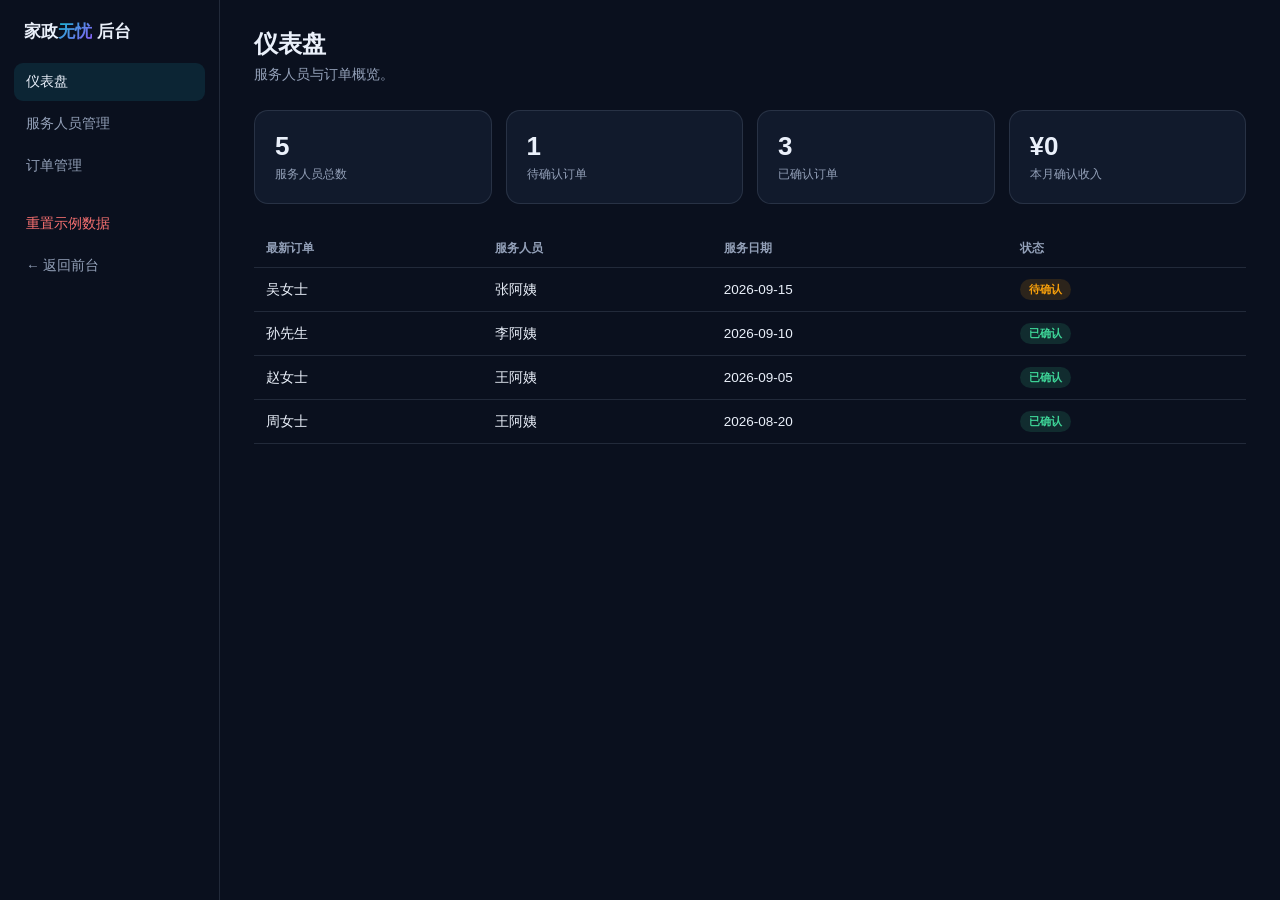
==== admin.html @ 335acf9b "Initial commit: functional home-service booking system (frontend + admin)" ====
<!DOCTYPE html>
<html lang="zh-CN">
<head>
<meta charset="UTF-8">
<meta name="viewport" content="width=device-width, initial-scale=1.0">
<title>商家后台 · 家政服务预约系统（精简开源版）</title>
<link rel="stylesheet" href="style.css">
</head>
<body>
  <div class="admin-layout">
    <aside class="sidebar">
      <div class="brand">家政<span class="accent">无忧</span> 后台</div>
      <div class="side-link active" data-view="dashboard">仪表盘</div>
      <div class="side-link" data-view="staff">服务人员管理</div>
      <div class="side-link" data-view="bookings">订单管理</div>
      <div class="side-link" id="btnResetData" style="margin-top:20px;color:var(--red)">重置示例数据</div>
      <a href="index.html" class="side-link">← 返回前台</a>
    </aside>

    <main class="admin-main">
      <section id="view-dashboard" class="admin-view active">
        <div class="page-head"><h1>仪表盘</h1><p>服务人员与订单概览。</p></div>
        <div class="stat-grid" id="statGrid"></div>
        <table>
          <thead><tr><th>最新订单</th><th>服务人员</th><th>服务日期</th><th>状态</th></tr></thead>
          <tbody id="recentBookingsBody"></tbody>
        </table>
      </section>

      <section id="view-staff" class="admin-view">
        <div class="page-head"><h1>服务人员管理</h1><p>添加、编辑或删除服务人员。</p></div>
        <div class="table-toolbar">
          <span></span>
          <button class="btn btn-primary btn-sm" id="btnAddStaff">+ 新增人员</button>
        </div>
        <table>
          <thead><tr><th>姓名</th><th>服务类型</th><th>时薪</th><th>技能标签</th><th>状态</th><th>操作</th></tr></thead>
          <tbody id="staffBody"></tbody>
        </table>
      </section>

      <section id="view-bookings" class="admin-view">
        <div class="page-head"><h1>订单管理</h1><p>确认或取消预约申请。</p></div>
        <div class="table-toolbar">
          <div class="filter-row" id="bookingFilters">
            <button class="filter-btn active" data-status="all">全部</button>
            <button class="filter-btn" data-status="pending">待确认</button>
            <button class="filter-btn" data-status="confirmed">已确认</button>
            <button class="filter-btn" data-status="cancelled">已取消</button>
          </div>
        </div>
        <table>
          <thead><tr><th>服务人员</th><th>客户</th><th>电话</th><th>日期</th><th>时间</th><th>地址</th><th>状态</th><th>操作</th></tr></thead>
          <tbody id="bookingsBody"></tbody>
        </table>
      </section>
    </main>
  </div>

  <div class="modal-backdrop" id="staffModalBackdrop">
    <div class="modal">
      <button class="modal-close" id="btnCloseStaffModal">&times;</button>
      <h2 id="staffModalTitle">新增服务人员</h2>
      <div id="staffModalMsg"></div>
      <form id="staffForm" novalidate>
        <input type="hidden" id="staffIdInput">
        <div class="field"><label>姓名</label><input id="staffNameInput" type="text" required></div>
        <div class="field-row">
          <div class="field"><label>服务类型</label><input id="staffTypeInput" type="text" required placeholder="例如：保洁 / 月嫂 / 育儿嫂 / 护工"></div>
          <div class="field"><label>时薪（元）</label><input id="staffRateInput" type="number" min="0" required></div>
        </div>
        <div class="field"><label>技能标签（用逗号分隔）</label><input id="staffSkillsInput" type="text" placeholder="例如：深度保洁,收纳整理"></div>
        <div class="field">
          <label>状态</label>
          <select id="staffStatusInput">
            <option value="available">空闲</option>
            <option value="busy">较忙</option>
          </select>
        </div>
        <div class="field"><label>简介</label><textarea id="staffBioInput" rows="3"></textarea></div>
        <button type="submit" class="btn btn-primary btn-block">保存</button>
      </form>
    </div>
  </div>

  <script src="data.js"></script>
  <script src="admin.js"></script>
</body>
</html>
---- style.css ----
:root{--ink:#0A101E;--surface:#111a2c;--surface2:#16223a;--line:rgba(147,160,184,.18);--muted:#93A0B8;--text:#EAF0FA;--cyan:#19B8D4;--violet:#8B5CF6;--green:#3ED598;--red:#F87171;--amber:#F59E0B;--radius:14px;color-scheme:dark}
*{box-sizing:border-box}
body{margin:0;background:var(--ink);color:var(--text);font-family:-apple-system,BlinkMacSystemFont,"Segoe UI","PingFang SC","Microsoft YaHei",sans-serif;min-height:100vh}
a{color:inherit;text-decoration:none}

.topbar{display:flex;align-items:center;justify-content:space-between;padding:16px 32px;border-bottom:1px solid var(--line)}
.brand{font-size:17px;font-weight:700}
.brand .accent{background:linear-gradient(135deg,var(--cyan),var(--violet));-webkit-background-clip:text;background-clip:text;color:transparent}
.nav-link{font-size:13px;color:var(--muted);border:1px solid var(--line);padding:7px 14px;border-radius:8px}
.nav-link:hover{border-color:var(--cyan);color:var(--text)}

.container{max-width:1100px;margin:0 auto;padding:28px 32px}
.page-head h1{font-size:24px;font-weight:700;margin:0 0 6px}
.page-head p{color:var(--muted);font-size:14px;margin:0 0 26px;max-width:700px}

.staff-grid{display:grid;grid-template-columns:repeat(auto-fill,minmax(250px,1fr));gap:16px}
.staff-card{background:var(--surface);border:1px solid var(--line);border-radius:var(--radius);overflow:hidden;cursor:pointer;transition:transform .2s,border-color .2s}
.staff-card:hover{transform:translateY(-3px);border-color:rgba(25,184,212,.4)}
.staff-card__img{height:88px;position:relative;display:flex;align-items:flex-start;justify-content:flex-end;padding:10px}
.staff-card__body{padding:16px}
.staff-card__body h3{margin:0 0 8px;font-size:15px}
.staff-card__bio{font-size:12px;color:var(--muted);margin:8px 0 10px;line-height:1.5}
.staff-card__price{font-size:15px;font-weight:700;color:var(--cyan)}
.staff-card__price span{font-size:11px;color:var(--muted);font-weight:400}

.status-pill{font-size:11px;font-weight:700;padding:3px 9px;border-radius:999px;background:rgba(4,8,16,.35);backdrop-filter:blur(2px)}
.status-pill.available{color:var(--green)}
.status-pill.busy{color:var(--amber)}

.tag-list{display:flex;flex-wrap:wrap;gap:6px}
.tag{font-size:11px;color:var(--muted);background:rgba(147,160,184,.08);border:1px solid var(--line);border-radius:999px;padding:2px 9px}

.modal-backdrop{position:fixed;inset:0;background:rgba(4,8,16,.75);display:none;align-items:center;justify-content:center;padding:20px;z-index:50}
.modal-backdrop.show{display:flex}
.modal{background:var(--surface);border:1px solid var(--line);border-radius:18px;max-width:460px;width:100%;max-height:88vh;overflow:auto;padding:26px}
.modal h2{margin:0 0 6px;font-size:18px}
.modal .sub{color:var(--muted);font-size:12.5px;margin:0 0 18px}
.modal-close{float:right;background:none;border:none;color:var(--muted);font-size:20px;cursor:pointer}

.field{display:flex;flex-direction:column;gap:6px;margin-bottom:14px}
.field label{font-size:12px;color:var(--muted);font-weight:600}
.field input,.field select,.field textarea{background:rgba(147,160,184,.06);border:1px solid var(--line);border-radius:8px;padding:9px 11px;color:var(--text);font-family:inherit;font-size:13.5px;outline:none;width:100%}
.field input:focus,.field select:focus,.field textarea:focus{border-color:var(--cyan)}
.field-row{display:grid;grid-template-columns:1fr 1fr;gap:10px}

.btn{font-family:inherit;font-size:13.5px;font-weight:600;padding:10px 18px;border-radius:9px;border:1px solid var(--line);background:transparent;color:var(--text);cursor:pointer}
.btn:hover{border-color:var(--cyan)}
.btn-primary{background:linear-gradient(135deg,var(--cyan),var(--violet));border:none;color:#06121A}
.btn-block{width:100%}
.btn-sm{padding:5px 11px;font-size:12px}
.btn-danger{border-color:rgba(248,113,113,.4);color:var(--red)}

.msg{margin:0 0 14px;font-size:12.5px;padding:9px 12px;border-radius:8px}
.msg.error{background:rgba(248,113,113,.1);border:1px solid rgba(248,113,113,.3);color:var(--red)}
.msg.success{background:rgba(62,213,152,.1);border:1px solid rgba(62,213,152,.3);color:var(--green)}

.booked-ranges{font-size:12px;color:var(--muted);margin:0 0 16px;padding:10px 12px;background:rgba(147,160,184,.05);border-radius:8px}
.booked-ranges strong{color:var(--text)}

/* admin */
.admin-layout{display:flex;min-height:100vh}
.sidebar{width:220px;flex-shrink:0;border-right:1px solid var(--line);padding:20px 14px}
.sidebar .brand{padding:0 10px 20px}
.side-link{display:block;padding:10px 12px;border-radius:9px;font-size:13.5px;color:var(--muted);margin-bottom:4px;cursor:pointer}
.side-link:hover{background:rgba(147,160,184,.06)}
.side-link.active{background:rgba(25,184,212,.12);color:var(--text)}
.admin-main{flex:1;padding:28px 34px;overflow:auto}
.admin-view{display:none}
.admin-view.active{display:block}

.stat-grid{display:grid;grid-template-columns:repeat(4,1fr);gap:14px;margin-bottom:26px}
.stat-card{background:var(--surface);border:1px solid var(--line);border-radius:var(--radius);padding:20px}
.stat-card .num{font-size:26px;font-weight:800}
.stat-card .label{font-size:12px;color:var(--muted);margin-top:4px}

table{width:100%;border-collapse:collapse;font-size:13.5px}
th{text-align:left;padding:10px 12px;color:var(--muted);font-weight:600;border-bottom:1px solid var(--line);font-size:12px}
td{padding:11px 12px;border-bottom:1px solid var(--line)}
.badge{display:inline-block;font-size:11px;font-weight:700;padding:3px 9px;border-radius:999px}
.badge.confirmed{background:rgba(62,213,152,.14);color:var(--green)}
.badge.pending{background:rgba(245,158,11,.14);color:var(--amber)}
.badge.cancelled{background:rgba(248,113,113,.14);color:var(--red)}
.badge.available{background:rgba(62,213,152,.14);color:var(--green)}
.badge.busy{background:rgba(245,158,11,.14);color:var(--amber)}
.table-actions{display:flex;gap:6px}
.table-toolbar{display:flex;justify-content:space-between;align-items:center;margin-bottom:16px}
.filter-row{display:flex;gap:6px}
.filter-btn{font-size:12px;padding:6px 12px;border-radius:999px;border:1px solid var(--line);background:transparent;color:var(--muted);cursor:pointer}
.filter-btn.active{border-color:var(--cyan);color:var(--text)}

@media (max-width:820px){
  .admin-layout{flex-direction:column}
  .sidebar{width:100%;display:flex;overflow-x:auto;border-right:none;border-bottom:1px solid var(--line)}
  .stat-grid{grid-template-columns:repeat(2,1fr)}
}
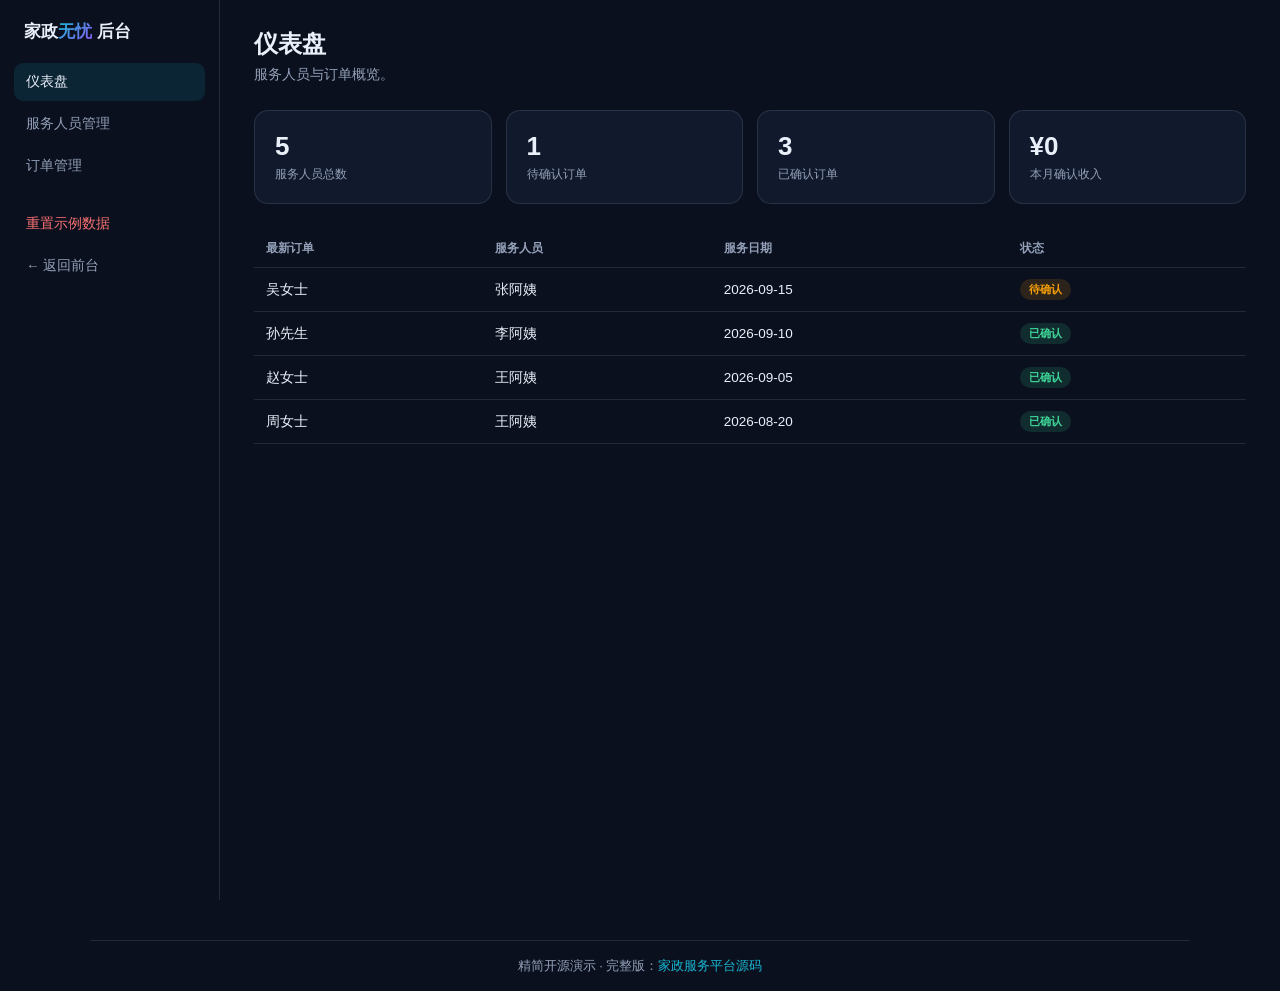
==== commit 45a8d4f7: "Add footer link to the full commercial product page" ====
--- a/admin.html
+++ b/admin.html
@@ -85,5 +85,7 @@
 
   <script src="data.js"></script>
   <script src="admin.js"></script>
+
+<footer style="margin:40px auto 16px;max-width:1100px;padding:16px 20px 0;border-top:1px solid var(--line,rgba(147,160,184,.18));text-align:center;color:var(--muted,#93A0B8);font-size:13px">精简开源演示 &middot; 完整版：<a href="https://inzyxuashop.com/jiazheng-yuanma.html" target="_blank" rel="noopener" style="color:var(--cyan,#19B8D4);text-decoration:none">家政服务平台源码</a></footer>
 </body>
 </html>
